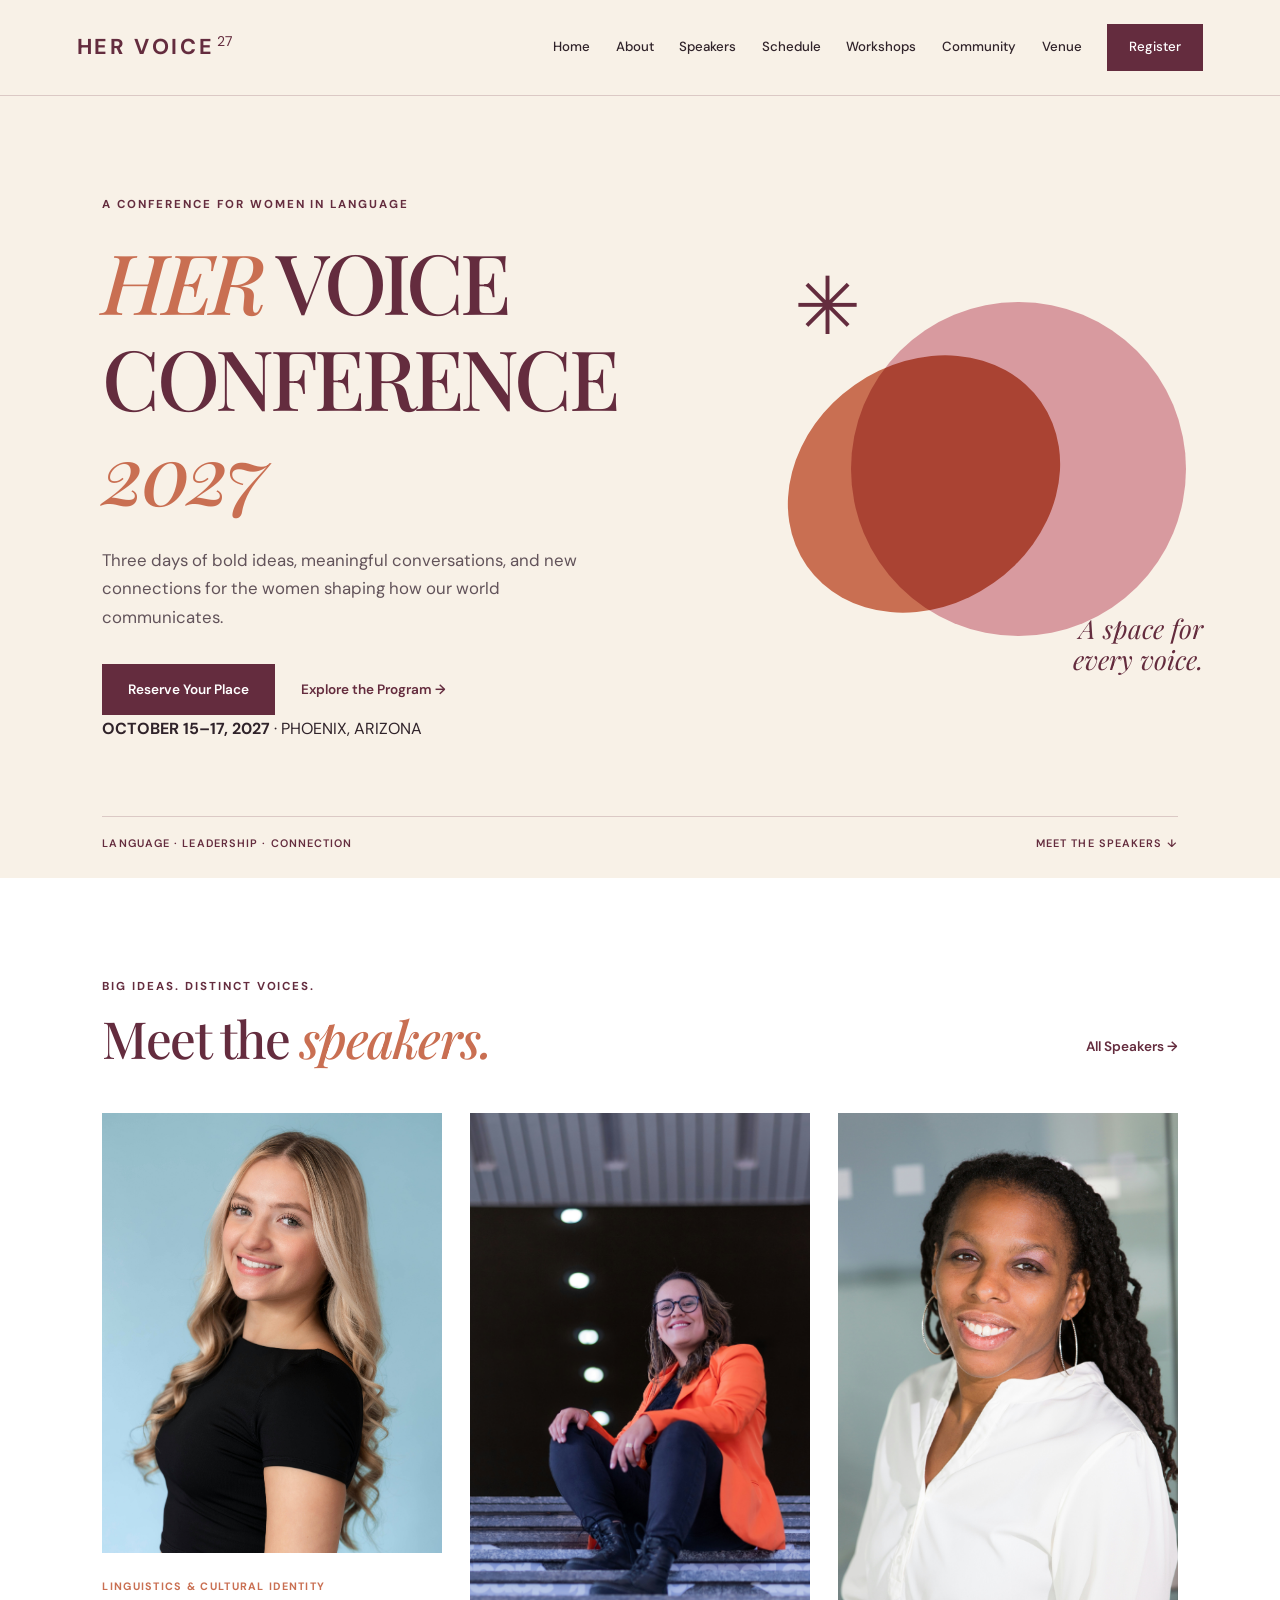
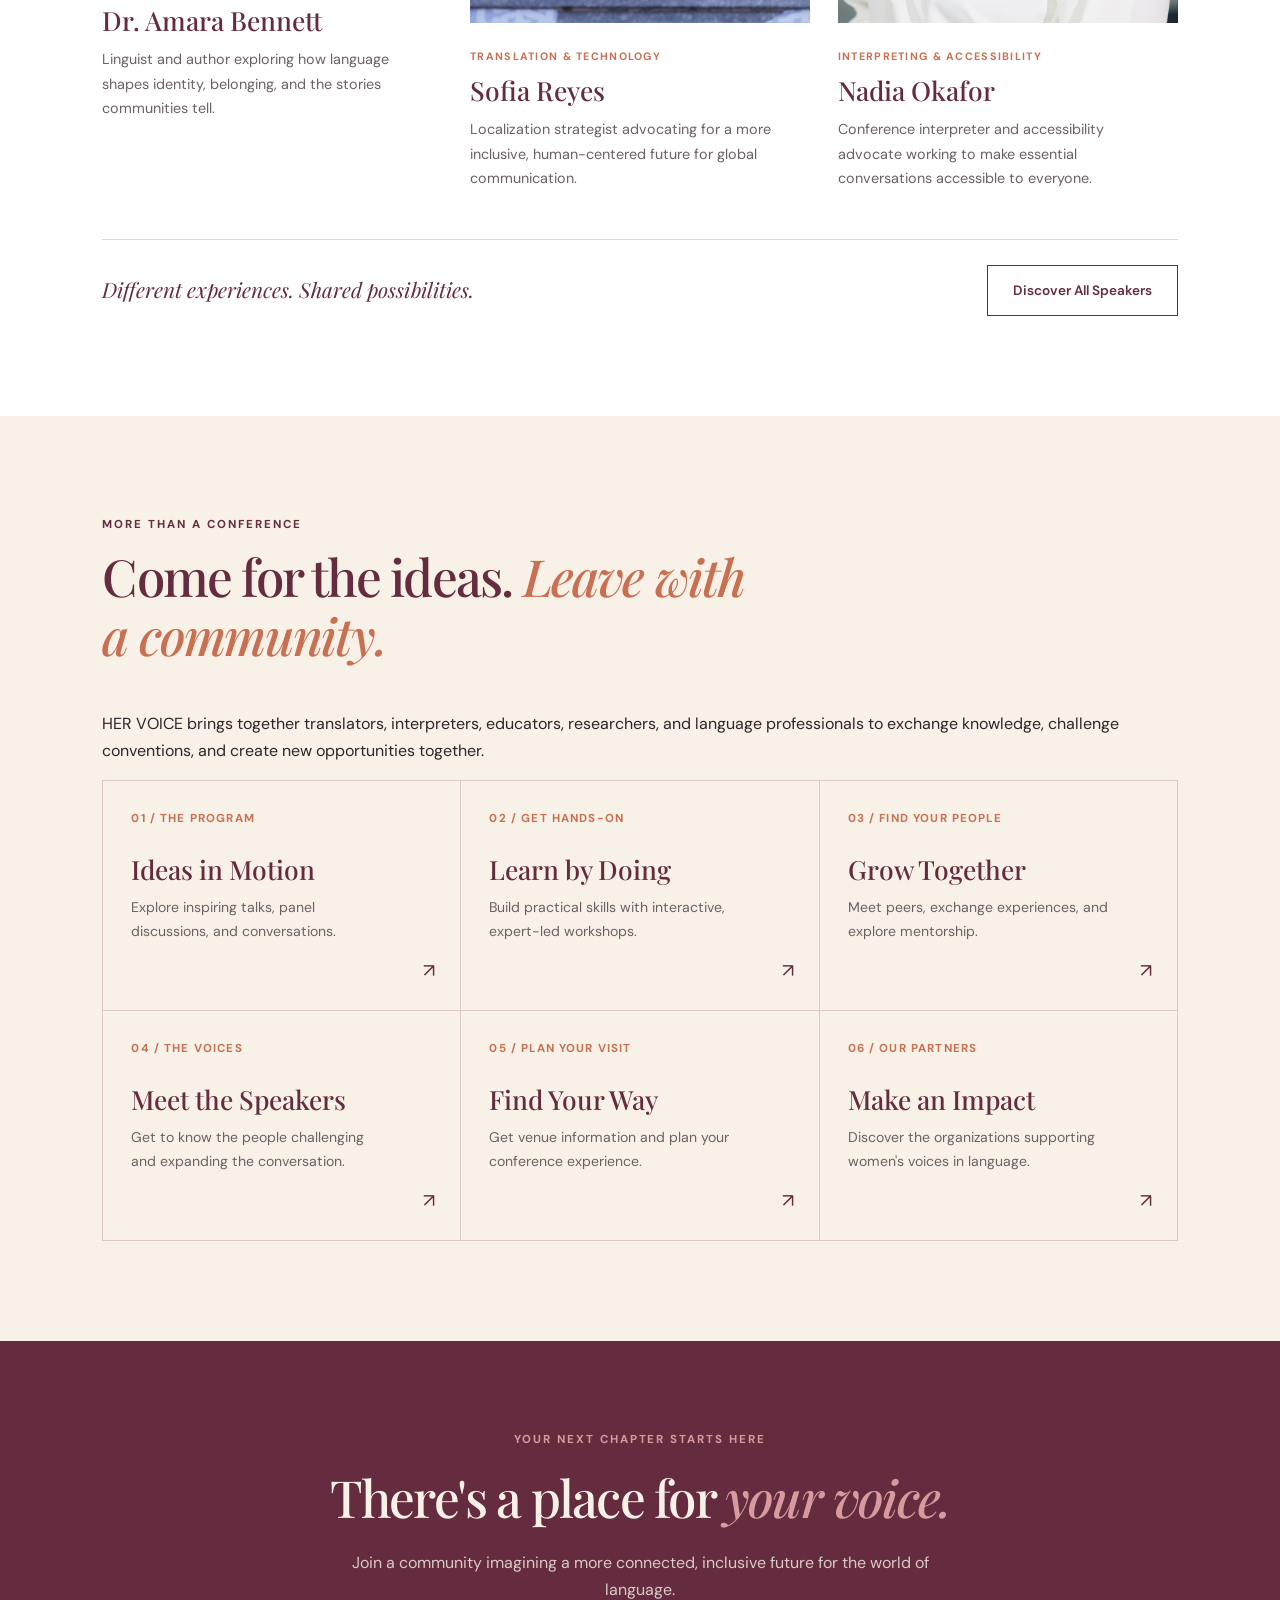
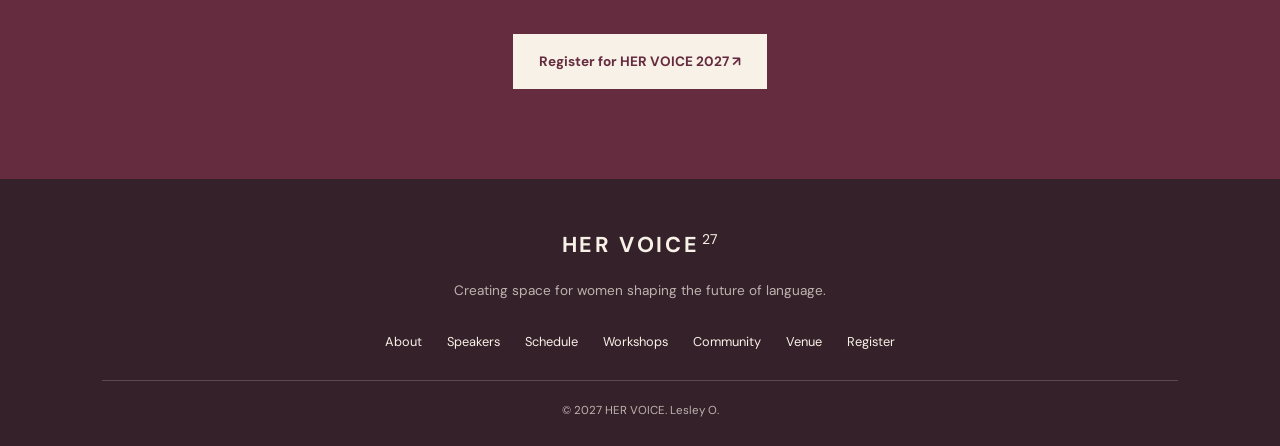
==== index.html @ 495d5220 "Initial commit" ====
<!DOCTYPE html>
<html lang="en">
<head>
  <meta charset="UTF-8">
  <meta name="viewport" content="width=device-width, initial-scale=1.0">
  <meta name="description" content="HER VOICE 2027 is a gathering for women shaping the future of language, translation, interpreting, and communication.">
  <title>HER VOICE 2027 | Women Shaping Language</title>

  <link rel="preconnect" href="https://fonts.googleapis.com">
  <link rel="preconnect" href="https://fonts.gstatic.com" crossorigin>
  <link href="https://fonts.googleapis.com/css2?family=DM+Sans:wght@400;500;600;700&family=Playfair+Display:ital,wght@0,400;0,500;0,600;0,700;1,400;1,500&display=swap" rel="stylesheet">

  <link rel="stylesheet" href="styles.css">
  <script src="script.js" defer></script>
</head>

<body>

  <a class="skip-link" href="#main-content">Skip to content</a>

  <!-- Navigation -->
  
<header class="site-header">
  <a href="index.html" class="wordmark">
    HER VOICE<span>27</span>
  </a>

  <button class="menu-toggle" aria-label="Toggle navigation" aria-expanded="false">
    ☰
  </button>

  <nav class="site-nav">
    <a href="index.html">Home</a>
    <a href="about.html">About</a>
    <a href="speakers.html">Speakers</a>
    <a href="schedule.html">Schedule</a>
    <a href="workshops.html">Workshops</a>
    <a href="community.html">Community</a>
    <a href="venue.html">Venue</a>
    <a href="register.html" class="nav-cta">Register</a>
  </nav>
</header>



  <main id="main-content">

    <!-- Hero -->
    <section class="hero" id="home">
      <div class="hero-content">
        <p class="eyebrow">A CONFERENCE FOR WOMEN IN LANGUAGE</p>

        <h1>
          <span>HER</span> VOICE CONFERENCE
          <span>2027</span>
        </h1>

        <p class="hero-description">
          Three days of bold ideas, meaningful conversations, and new connections
          for the women shaping how our world communicates.
        </p>

        <div class="hero-actions">
          <a href="register.html" class="button button-dark">
            Reserve Your Place
          </a>

          <a href="schedule.html" class="text-link">
            Explore the Program →
          </a>
        </div>

        <p class="hero-event-details">
          <strong>OCTOBER 15–17, 2027</strong>
          <span>·</span>
          <span>PHOENIX, ARIZONA</span>
        </p>
      </div>

      <div class="hero-art" aria-hidden="true">
        <div class="hero-circle"></div>
        <div class="hero-oval"></div>
        <div class="hero-star">✳</div>
        <p class="hero-art-text">A space for<br>every voice.</p>
      </div>

      <div class="hero-bottom">
        <span>LANGUAGE · LEADERSHIP · CONNECTION</span>
        <a href="#featured-speakers">MEET THE SPEAKERS ↓</a>
      </div>
    </section>


    <!-- Featured Speakers -->
    <section class="featured-speakers section-pad" id="featured-speakers">
      <div class="section-heading">
        <div>
          <p class="eyebrow">BIG IDEAS. DISTINCT VOICES.</p>
          <h2>Meet the <span>speakers.</span></h2>
        </div>

        <a href="speakers.html" class="text-link">
          All Speakers →
        </a>
      </div>

      <div class="speaker-grid">

        <article class="speaker-card">
          <a href="speakers.html#amara-bennett"
   class="speaker-image speaker-image-one"
   aria-label="Read about Dr. Amara Bennett">
  <img
    src="images/amara-bennett.jpg"
    alt="Portrait representing Dr. Amara Bennett"
    class="homepage-speaker-photo"
  >
</a>

          <p class="speaker-field">LINGUISTICS & CULTURAL IDENTITY</p>
          <h3>Dr. Amara Bennett</h3>
          <p class="speaker-bio">
            Linguist and author exploring how language shapes identity,
            belonging, and the stories communities tell.
          </p>
        </article>

        <article class="speaker-card">
          <a href="speakers.html#sofia-reyes"
   class="speaker-image speaker-image-two"
   aria-label="Read about Sofia Reyes">
  <img
    src="images/sofia-reyes.jpg"
    alt="Portrait representing Sofia Reyes"
    class="homepage-speaker-photo"
  >
</a>

          <p class="speaker-field">TRANSLATION & TECHNOLOGY</p>
          <h3>Sofia Reyes</h3>
          <p class="speaker-bio">
            Localization strategist advocating for a more inclusive,
            human-centered future for global communication.
          </p>
        </article>

        <article class="speaker-card">
         <a href="speakers.html#nadia-okafor"
   class="speaker-image speaker-image-three"
   aria-label="Read about Nadia Okafor">
  <img
    src="images/nadia-okafor.jpg"
    alt="Portrait representing Nadia Okafor"
    class="homepage-speaker-photo"
  >
</a>

          <p class="speaker-field">INTERPRETING & ACCESSIBILITY</p>
          <h3>Nadia Okafor</h3>
          <p class="speaker-bio">
            Conference interpreter and accessibility advocate working
            to make essential conversations accessible to everyone.
          </p>
        </article>

      </div>

      <div class="speaker-footer">
        <p>Different experiences. Shared possibilities.</p>
        <a href="speakers.html" class="button button-outline">
          Discover All Speakers
        </a>
      </div>
    </section>


    <!-- Conference Introduction -->
    <section class="explore-section section-pad">
      <p class="eyebrow">MORE THAN A CONFERENCE</p>

      <h2>
        Come for the ideas.
        <span>Leave with a community.</span>
      </h2>

      <p class="section-intro">
        HER VOICE brings together translators, interpreters, educators,
        researchers, and language professionals to exchange knowledge,
        challenge conventions, and create new opportunities together.
      </p>

      <div class="explore-grid">

        <a href="schedule.html" class="explore-card">
          <span class="explore-number">01 / THE PROGRAM</span>
          <h3>Ideas in Motion</h3>
          <p>Explore inspiring talks, panel discussions, and conversations.</p>
          <span class="explore-arrow">↗</span>
        </a>

        <a href="workshops.html" class="explore-card">
          <span class="explore-number">02 / GET HANDS-ON</span>
          <h3>Learn by Doing</h3>
          <p>Build practical skills with interactive, expert-led workshops.</p>
          <span class="explore-arrow">↗</span>
        </a>

        <a href="community.html" class="explore-card">
          <span class="explore-number">03 / FIND YOUR PEOPLE</span>
          <h3>Grow Together</h3>
          <p>Meet peers, exchange experiences, and explore mentorship.</p>
          <span class="explore-arrow">↗</span>
        </a>

        <a href="speakers.html" class="explore-card">
          <span class="explore-number">04 / THE VOICES</span>
          <h3>Meet the Speakers</h3>
          <p>Get to know the people challenging and expanding the conversation.</p>
          <span class="explore-arrow">↗</span>
        </a>

        <a href="venue.html" class="explore-card">
          <span class="explore-number">05 / PLAN YOUR VISIT</span>
          <h3>Find Your Way</h3>
          <p>Get venue information and plan your conference experience.</p>
          <span class="explore-arrow">↗</span>
        </a>

        <a href="sponsors.html" class="explore-card">
          <span class="explore-number">06 / OUR PARTNERS</span>
          <h3>Make an Impact</h3>
          <p>Discover the organizations supporting women's voices in language.</p>
          <span class="explore-arrow">↗</span>
        </a>

      </div>
    </section>


    <!-- Registration Banner -->
    <section class="register-banner">
      <p class="eyebrow">YOUR NEXT CHAPTER STARTS HERE</p>

      <h2>
        There's a place for
        <span>your voice.</span>
      </h2>

      <p>
        Join a community imagining a more connected, inclusive future
        for the world of language.
      </p>

      <a href="register.html" class="button button-light">
        Register for HER VOICE 2027 ↗
      </a>
    </section>

  </main>


  <!-- Footer -->
  
<footer class="site-footer">
  <a href="index.html" class="wordmark wordmark-light">
    HER VOICE<span>27</span>
  </a>

  <p>
    Creating space for women shaping the future of language.
  </p>

  <div class="footer-links">
    <a href="about.html">About</a>
    <a href="speakers.html">Speakers</a>
    <a href="schedule.html">Schedule</a>
    <a href="workshops.html">Workshops</a>
    <a href="community.html">Community</a>
    <a href="venue.html">Venue</a>
    <a href="register.html">Register</a>
  </div>

  <p class="copyright">
    © 2027 HER VOICE. Lesley O.
  </p>
</footer>


</body>
</html>
---- styles.css ----
/* ========================================
   HER VOICE CONFERENCE 2027
   Editorial, Sophisticated & Warm
======================================== */

/* 1. COLORS & GLOBAL SETTINGS */

:root {
  --wine: #642c3e;
  --rose: #d89a9f;
  --terracotta: #c96f52;
  --cream: #f8f1e7;
  --sage: #a8b5a0;
  --yellow: #fff6b3;
  --ink: #30232a;
  --white: #ffffff;
  --line: rgba(100, 44, 62, 0.2);

  --heading-font: "Playfair Display", Georgia, serif;
  --body-font: "DM Sans", Arial, sans-serif;
}

* {
  box-sizing: border-box;
}

html {
  scroll-behavior: smooth;
  scroll-padding-top: 100px;
}

body {
  margin: 0;
  background: var(--cream);
  color: var(--ink);
  font-family: var(--body-font);
  font-size: 16px;
  line-height: 1.7;
}

a {
  color: inherit;
  text-decoration: none;
}

button,
a {
  -webkit-tap-highlight-color: transparent;
}

button {
  font: inherit;
}

img {
  display: block;
  max-width: 100%;
}

h1,
h2,
h3,
p {
  margin-top: 0;
}

h1,
h2,
h3 {
  font-family: var(--heading-font);
  font-weight: 500;
  line-height: 1.15;
}

h1 {
  font-size: clamp(3rem, 6.5vw, 6.2rem);
  letter-spacing: -0.045em;
}

h2 {
  font-size: clamp(2.3rem, 4vw, 4rem);
  letter-spacing: -0.035em;
}

h3 {
  font-size: 1.65rem;
}

::selection {
  background: var(--rose);
  color: var(--wine);
}

:focus-visible {
  outline: 3px solid var(--terracotta);
  outline-offset: 4px;
}


/* 2. ACCESSIBILITY */

.skip-link {
  position: absolute;
  top: -100px;
  left: 20px;
  z-index: 1000;
  padding: 12px 18px;
  background: var(--wine);
  color: var(--white);
}

.skip-link:focus {
  top: 20px;
}


/* 3. HEADER & NAVIGATION */

.site-header {
  position: relative;
  z-index: 100;
  display: flex;
  align-items: center;
  justify-content: space-between;
  gap: 30px;
  padding: 24px 6%;
  background: var(--cream);
  border-bottom: 1px solid var(--line);
}

.wordmark {
  flex-shrink: 0;
  color: var(--wine);
  font-family: var(--body-font);
  font-size: 1.35rem;
  font-weight: 700;
  letter-spacing: 0.12em;
}

.wordmark span {
  font-weight: 400;
}

.site-nav {
  display: flex;
  align-items: center;
  gap: clamp(14px, 2vw, 30px);
}

.site-nav a {
  font-size: 0.83rem;
  font-weight: 500;
  transition: color 0.2s ease;
}

.site-nav a:hover {
  color: var(--terracotta);
}

.site-nav .nav-cta {
  padding: 11px 21px;
  background: var(--wine);
  color: var(--white);
  border: 1px solid var(--wine);
  transition: background 0.2s ease, color 0.2s ease;
}

.site-nav .nav-cta:hover {
  background: transparent;
  color: var(--wine);
}

.menu-toggle {
  display: none;
  border: 0;
  background: transparent;
  color: var(--wine);
  font-size: 1.7rem;
  cursor: pointer;
}


/* 4. HOMEPAGE HERO */

.hero {
  position: relative;
  display: flex;
  align-items: center;
  min-height: 660px;
  padding: 100px 8% 120px;
  overflow: hidden;
  background: var(--cream);
}

.hero-content {
  position: relative;
  z-index: 2;
  width: 62%;
  max-width: 790px;
}

.eyebrow {
  margin-bottom: 20px;
  color: var(--wine);
  font-size: 0.72rem;
  font-weight: 700;
  letter-spacing: 0.17em;
  line-height: 1.5;
}

.hero h1 {
  max-width: 850px;
  margin-bottom: 26px;
  color: var(--wine);
}

.hero h1 span,
.section-heading h2 span,
.explore-section h2 span,
.register-banner h2 span {
  color: var(--terracotta);
  font-style: italic;
}

.hero-description {
  max-width: 480px;
  margin-bottom: 32px;
  color: #62535a;
  font-size: 1.05rem;
}

.hero-actions {
  display: flex;
  align-items: center;
  flex-wrap: wrap;
  gap: 26px;
}

.button {
  display: inline-flex;
  align-items: center;
  justify-content: center;
  min-height: 48px;
  padding: 13px 25px;
  border: 1px solid transparent;
  font-size: 0.85rem;
  font-weight: 600;
  transition: transform 0.2s ease, background 0.2s ease;
}

.button:hover {
  transform: translateY(-2px);
}

.button-dark {
  background: var(--wine);
  color: var(--white);
}

.button-dark:hover {
  background: #49202e;
}

.text-link {
  display: inline-block;
  color: var(--wine);
  font-size: 0.85rem;
  font-weight: 600;
  transition: color 0.2s ease;
}

.text-link:hover {
  color: var(--terracotta);
}


/* 5. HERO DECORATIVE ARTWORK */

.hero-art {
  position: absolute;
  top: 50%;
  right: 6%;
  width: 36%;
  max-width: 440px;
  height: 440px;
  transform: translateY(-50%);
}

.hero-circle {
  position: absolute;
  top: 8%;
  right: 4%;
  width: 76%;
  aspect-ratio: 1;
  border-radius: 50%;
  background: var(--rose);
}

.hero-oval {
  position: absolute;
  top: 22%;
  left: 4%;
  width: 65%;
  height: 55%;
  border-radius: 50%;
  background: var(--terracotta);
  transform: rotate(-35deg);
  mix-blend-mode: multiply;
}

.hero-star {
  position: absolute;
  top: 0;
  left: 7%;
  color: var(--wine);
  font-size: 5rem;
  line-height: 1;
}

.hero-art-text {
  position: absolute;
  right: 0;
  bottom: 7%;
  margin: 0;
  color: var(--wine);
  font-family: var(--heading-font);
  font-size: 1.65rem;
  font-style: italic;
  line-height: 1.2;
  text-align: right;
}

.hero-bottom {
  position: absolute;
  right: 8%;
  bottom: 25px;
  left: 8%;
  display: flex;
  justify-content: space-between;
  gap: 20px;
  padding-top: 17px;
  border-top: 1px solid var(--line);
  color: var(--wine);
  font-size: 0.68rem;
  font-weight: 600;
  letter-spacing: 0.1em;
}

.hero-bottom a:hover {
  color: var(--terracotta);
}


/* 6. GENERAL SECTION SPACING */

.section-pad {
  padding: 100px 8%;
}

.section-heading {
  display: flex;
  align-items: flex-end;
  justify-content: space-between;
  gap: 25px;
  margin-bottom: 42px;
}

.section-heading .eyebrow {
  margin-bottom: 13px;
}

.section-heading h2 {
  margin-bottom: 0;
  color: var(--wine);
}

.section-heading > .text-link {
  flex-shrink: 0;
  margin-bottom: 10px;
}


/* 7. FEATURED SPEAKERS */

.featured-speakers {
  background: var(--white);
}

.speaker-grid {
  display: grid;
  grid-template-columns: repeat(3, minmax(0, 1fr));
  gap: 28px;
}

.speaker-card {
  min-width: 0;
}

.speaker-image {
  position: relative;
  display: flex;
  align-items: center;
  justify-content: center;
  min-height: 300px;
  margin-bottom: 24px;
  overflow: hidden;
  transition: filter 0.25s ease;
}

.speaker-image:hover {
  filter: saturate(1.15);
}

.speaker-image-one {
  background: var(--rose);
}

.speaker-image-two {
  background: var(--sage);
}

.speaker-image-three {
  background: var(--yellow);
}

.speaker-placeholder {
  color: rgba(100, 44, 62, 0.7);
  font-family: var(--heading-font);
  font-size: 6rem;
  font-style: italic;
  transition: transform 0.3s ease;
}

.speaker-image:hover .speaker-placeholder {
  transform: scale(1.08) rotate(-5deg);
}

.speaker-field {
  margin-bottom: 10px;
  color: var(--terracotta);
  font-size: 0.67rem;
  font-weight: 700;
  letter-spacing: 0.12em;
}

.speaker-card h3 {
  margin-bottom: 12px;
  color: var(--wine);
}

.speaker-bio {
  max-width: 330px;
  margin-bottom: 0;
  color: #6d6065;
  font-size: 0.9rem;
}

.speaker-footer {
  display: flex;
  align-items: center;
  justify-content: space-between;
  gap: 25px;
  margin-top: 48px;
  padding-top: 25px;
  border-top: 1px solid var(--line);
}

.speaker-footer p {
  margin: 0;
  color: var(--wine);
  font-family: var(--heading-font);
  font-size: 1.3rem;
  font-style: italic;
}

.button-outline {
  border-color: var(--wine);
  color: var(--wine);
}

.button-outline:hover {
  background: var(--wine);
  color: var(--white);
}


/* 8. EXPLORE THE OTHER PAGES */

.explore-section {
  background: var(--cream);
}

.explore-section > .eyebrow {
  margin-bottom: 14px;
}

.explore-section > h2 {
  max-width: 650px;
  margin-bottom: 45px;
  color: var(--wine);
}

.explore-grid {
  display: grid;
  grid-template-columns: repeat(3, minmax(0, 1fr));
  border-top: 1px solid var(--line);
  border-left: 1px solid var(--line);
}

.explore-card {
  position: relative;
  min-height: 230px;
  padding: 28px;
  border-right: 1px solid var(--line);
  border-bottom: 1px solid var(--line);
  transition: background 0.25s ease;
}

.explore-card:hover {
  background: rgba(216, 154, 159, 0.18);
}

.explore-number {
  display: block;
  margin-bottom: 25px;
  color: var(--terracotta);
  font-size: 0.72rem;
  font-weight: 700;
  letter-spacing: 0.1em;
}

.explore-card h3 {
  margin-bottom: 12px;
  color: var(--wine);
}

.explore-card p {
  max-width: 260px;
  margin-bottom: 20px;
  color: #6d6065;
  font-size: 0.88rem;
}

.explore-arrow {
  position: absolute;
  right: 25px;
  bottom: 22px;
  color: var(--wine);
  font-size: 1.2rem;
  transition: transform 0.2s ease;
}

.explore-card:hover .explore-arrow {
  transform: translate(3px, -3px);
}


/* 9. REGISTRATION BANNER */

.register-banner {
  padding: 90px 8%;
  background: var(--wine);
  color: var(--cream);
  text-align: center;
}

.register-banner .eyebrow {
  color: var(--rose);
}

.register-banner h2 {
  max-width: 800px;
  margin: 0 auto 22px;
  color: var(--cream);
}

.register-banner h2 span {
  color: var(--rose);
}

.register-banner > p:not(.eyebrow) {
  max-width: 580px;
  margin: 0 auto 30px;
  color: rgba(248, 241, 231, 0.8);
}

.button-light {
  background: var(--cream);
  color: var(--wine);
}

.button-light:hover {
  background: var(--yellow);
}


/* 10. FOOTER */

.site-footer {
  padding: 48px 8% 25px;
  background: #35212a;
  color: var(--cream);
  text-align: center;
}

.wordmark-light {
  display: inline-block;
  margin-bottom: 16px;
  color: var(--cream);
}

.site-footer > p {
  color: rgba(248, 241, 231, 0.7);
  font-size: 0.85rem;
}

.footer-links {
  display: flex;
  justify-content: center;
  flex-wrap: wrap;
  gap: 25px;
  margin: 28px 0;
}

.footer-links a {
  color: var(--cream);
  font-size: 0.8rem;
}

.footer-links a:hover {
  color: var(--rose);
}

.site-footer .copyright {
  margin: 0;
  padding-top: 20px;
  border-top: 1px solid rgba(248, 241, 231, 0.2);
  font-size: 0.72rem;
}


/* 11. RESPONSIVE DESIGN: TABLETS */

@media (max-width: 1050px) {
  .site-header {
    padding-right: 4%;
    padding-left: 4%;
  }

  .site-nav {
    gap: 14px;
  }

  .site-nav a {
    font-size: 0.76rem;
  }

  .hero {
    padding-right: 6%;
    padding-left: 6%;
  }

  .hero-content {
    width: 65%;
  }

  .hero-art {
    right: 3%;
    width: 32%;
    height: 350px;
  }

  .section-pad {
    padding: 80px 6%;
  }

  .speaker-image {
    min-height: 250px;
  }

  .explore-card {
    padding: 22px;
  }
}


/* 12. RESPONSIVE DESIGN: MOBILE */

@media (max-width: 760px) {
  .site-header {
    padding: 18px 6%;
  }

  .menu-toggle {
    display: block;
  }

  .site-nav {
    position: absolute;
    top: 100%;
    right: 0;
    left: 0;
    display: none;
    align-items: stretch;
    gap: 0;
    padding: 12px 6% 22px;
    background: var(--cream);
    border-bottom: 1px solid var(--line);
  }

  .site-nav.is-open {
    display: flex;
    flex-direction: column;
  }

  .site-nav a {
    padding: 12px 0;
    font-size: 0.9rem;
  }

  .site-nav .nav-cta {
    margin-top: 10px;
    padding: 12px 18px;
    text-align: center;
  }

  .hero {
    display: block;
    min-height: auto;
    padding: 75px 7% 100px;
  }

  .hero-content {
    width: 100%;
  }

  .hero h1 {
    font-size: clamp(3rem, 12vw, 5rem);
  }

  .hero-description {
    font-size: 0.98rem;
  }

  .hero-art {
    position: relative;
    top: auto;
    right: auto;
    width: min(80%, 330px);
    height: 290px;
    margin: 55px auto 0;
    transform: none;
  }

  .hero-circle {
    width: 75%;
  }

  .hero-star {
    font-size: 4rem;
  }

  .hero-art-text {
    font-size: 1.4rem;
  }

  .hero-bottom {
    right: 7%;
    bottom: 20px;
    left: 7%;
    font-size: 0.58rem;
    letter-spacing: 0.04em;
  }

  .section-pad {
    padding: 65px 7%;
  }

  .section-heading {
    align-items: flex-start;
    flex-direction: column;
    gap: 18px;
    margin-bottom: 30px;
  }

  .section-heading > .text-link {
    margin-bottom: 0;
  }

  .speaker-grid {
    grid-template-columns: 1fr;
    gap: 38px;
  }

  .speaker-image {
    min-height: 320px;
  }

  .speaker-footer {
    align-items: flex-start;
    flex-direction: column;
    gap: 20px;
    margin-top: 35px;
  }

  .explore-grid {
    grid-template-columns: 1fr;
  }

  .explore-card {
    min-height: 190px;
  }

  .register-banner {
    padding: 70px 7%;
  }

  .site-footer {
    padding: 40px 7% 22px;
  }
}


/* 13. SMALL MOBILE SCREENS */

@media (max-width: 400px) {
  .hero-actions {
    align-items: flex-start;
    flex-direction: column;
    gap: 18px;
  }

  .hero-art {
    height: 240px;
  }

  .hero-bottom {
    flex-direction: column;
    gap: 5px;
  }

  .speaker-image {
    min-height: 250px;
  }

  .footer-links {
    gap: 15px;
  }
}


/* 14. REDUCED MOTION ACCESSIBILITY */

@media (prefers-reduced-motion: reduce) {
  html {
    scroll-behavior: auto;
  }

  *,
  *::before,
  *::after {
    transition-duration: 0.01ms !important;
    animation-duration: 0.01ms !important;
  }
}
/* ========================================
   REGISTRATION PAGE
======================================== */

.page-hero {
  padding: 85px 8% 75px;
  background: var(--cream);
  border-bottom: 1px solid var(--line);
}

.page-hero .eyebrow {
  margin-bottom: 18px;
}

.page-hero h1 {
  max-width: 850px;
  margin-bottom: 22px;
  color: var(--wine);
}

.page-hero h1 em,
.registration-intro h2 em,
.registration-form-card h2 em,
.register-banner h2 em {
  color: var(--terracotta);
  font-weight: 400;
}

.page-hero > p:not(.eyebrow) {
  max-width: 590px;
  color: #62535a;
}

.registration-details {
  display: flex;
  flex-wrap: wrap;
  gap: 12px 30px;
  margin-top: 30px;
  color: var(--wine);
  font-size: 0.72rem;
  font-weight: 700;
  letter-spacing: 0.1em;
}

.registration-layout {
  display: grid;
  grid-template-columns: minmax(0, 0.9fr) minmax(0, 1.1fr);
  gap: 70px;
  align-items: start;
  padding: 85px 8%;
  background: var(--white);
}

.registration-intro h2,
.registration-form-card h2 {
  color: var(--wine);
}

.registration-intro > p:not(.eyebrow) {
  color: #62535a;
}

.registration-benefits {
  display: grid;
  gap: 25px;
  margin-top: 40px;
}

.benefit {
  display: flex;
  align-items: flex-start;
  gap: 16px;
}

.benefit-symbol {
  display: flex;
  flex-shrink: 0;
  align-items: center;
  justify-content: center;
  width: 38px;
  height: 38px;
  border-radius: 50%;
  background: var(--rose);
  color: var(--wine);
  font-size: 1.1rem;
}

.benefit h3 {
  margin-bottom: 6px;
  font-family: var(--body-font);
  font-size: 1rem;
  font-weight: 700;
}

.benefit p {
  margin-bottom: 0;
  color: #6d6065;
  font-size: 0.9rem;
}

.registration-note {
  margin-top: 40px;
  padding: 22px;
  border-left: 3px solid var(--terracotta);
  background: var(--cream);
}

.registration-note p {
  margin: 0;
  color: #62535a;
  font-size: 0.88rem;
}

.registration-note a {
  color: var(--wine);
  font-weight: 700;
  text-decoration: underline;
  text-underline-offset: 3px;
}

.registration-form-card {
  padding: 38px;
  border: 1px solid var(--line);
  background: var(--cream);
}

.registration-form-card h2 {
  margin-bottom: 12px;
  font-size: clamp(2rem, 3vw, 2.8rem);
}

.form-description {
  margin-bottom: 30px;
  color: #6d6065;
  font-size: 0.9rem;
}

.registration-form {
  display: grid;
  gap: 22px;
}

.form-row {
  display: grid;
  grid-template-columns: repeat(2, minmax(0, 1fr));
  gap: 16px;
}

.form-field {
  display: grid;
  gap: 8px;
}

.form-field label,
.ticket-options legend {
  color: var(--wine);
  font-size: 0.82rem;
  font-weight: 700;
}

.form-field input,
.form-field select {
  width: 100%;
  min-height: 48px;
  padding: 12px 14px;
  border: 1px solid rgba(100, 44, 62, 0.3);
  border-radius: 0;
  background: var(--white);
  color: var(--ink);
  font: inherit;
  font-size: 0.88rem;
}

.form-field input::placeholder {
  color: #9b8c91;
}

.form-field input:focus,
.form-field select:focus {
  outline: 2px solid var(--terracotta);
  outline-offset: 2px;
}

.ticket-options {
  display: grid;
  gap: 12px;
  min-width: 0;
  margin: 0;
  padding: 0;
  border: 0;
}

.ticket-options legend {
  margin-bottom: 14px;
}

.ticket-option {
  display: flex;
  align-items: center;
  gap: 12px;
  padding: 16px 14px;
  border: 1px solid var(--line);
  background: var(--white);
  cursor: pointer;
  transition: border-color 0.2s ease, background 0.2s ease;
}

.ticket-option:has(input:checked) {
  border-color: var(--wine);
  background: #f6e8e6;
}

.ticket-option > input {
  flex-shrink: 0;
  accent-color: var(--wine);
}

.ticket-copy {
  display: grid;
  flex: 1;
  gap: 4px;
}

.ticket-copy strong {
  color: var(--wine);
  font-size: 0.86rem;
}

.ticket-copy small {
  color: #6d6065;
  font-size: 0.75rem;
  line-height: 1.5;
}

.ticket-price {
  color: var(--wine);
  font-family: var(--heading-font);
  font-size: 1.25rem;
  white-space: nowrap;
}

.consent-option {
  display: flex;
  align-items: flex-start;
  gap: 10px;
  color: #62535a;
  font-size: 0.8rem;
  line-height: 1.6;
}

.consent-option input {
  flex-shrink: 0;
  margin-top: 5px;
  accent-color: var(--wine);
}

.form-submit {
  width: 100%;
  border: 0;
  cursor: pointer;
  font: inherit;
}

.form-disclaimer {
  margin: -8px 0 0;
  color: #756970;
  font-size: 0.72rem;
  line-height: 1.6;
  text-align: center;
}

@media (max-width: 900px) {
  .registration-layout {
    grid-template-columns: 1fr;
    gap: 45px;
    padding: 65px 7%;
  }

  .registration-intro {
    max-width: 650px;
  }

  .registration-form-card {
    width: 100%;
  }
}

@media (max-width: 600px) {
  .page-hero {
    padding: 65px 7% 55px;
  }

  .registration-details {
    flex-direction: column;
    gap: 8px;
  }

  .registration-form-card {
    padding: 25px 18px;
  }

  .form-row {
    grid-template-columns: 1fr;
  }

  .ticket-option {
    gap: 9px;
    padding: 13px 10px;
  }

  .ticket-price {
    font-size: 1.05rem;
  }
}

/* ========================================
   SPEAKERS PAGE
======================================== */

.speakers-hero {
  padding: 90px 8% 55px;
  background: var(--cream);
}

.speakers-hero h1 {
  max-width: 850px;
  margin-bottom: 25px;
  color: var(--wine);
}

.speakers-hero h1 em {
  color: var(--terracotta);
  font-weight: 400;
}

.speakers-hero > p:not(.eyebrow) {
  max-width: 600px;
  margin-bottom: 30px;
  color: #62535a;
}

.speakers-hero-note {
  display: flex;
  flex-wrap: wrap;
  gap: 12px;
  margin-top: 65px;
  padding-top: 18px;
  border-top: 1px solid var(--line);
  color: var(--wine);
  font-size: 0.68rem;
  font-weight: 700;
  letter-spacing: 0.1em;
}

.speaker-feature {
  display: grid;
  grid-template-columns: minmax(0, 0.9fr) minmax(0, 1.1fr);
  gap: 8%;
  align-items: center;
  padding: 80px 8%;
  background: var(--white);
}

.speaker-feature-reverse {
  background: var(--cream);
}

.speaker-feature-reverse .speaker-feature-art {
  order: 2;
}

.speaker-feature-reverse .speaker-feature-copy {
  order: 1;
}

.speaker-feature-art {
  position: relative;
  display: flex;
  align-items: center;
  justify-content: center;
  min-height: 460px;
  overflow: hidden;
}

.art-cream-rose {
  background: var(--rose);
}

.art-sage {
  background: var(--sage);
}

.art-terracotta {
  background: #d58b70;
}

.portrait-initials {
  position: relative;
  z-index: 1;
  color: var(--wine);
  font-family: var(--heading-font);
  font-size: clamp(7rem, 12vw, 11rem);
  font-style: italic;
  line-height: 1;
}

.portrait-decoration {
  position: absolute;
  top: 25px;
  right: 30px;
  color: var(--wine);
  font-size: 4rem;
}

.portrait-caption {
  position: absolute;
  bottom: 25px;
  left: 25px;
  color: var(--wine);
  font-size: 0.66rem;
  font-weight: 700;
  letter-spacing: 0.13em;
}

.speaker-feature-copy .eyebrow {
  margin-bottom: 15px;
}

.speaker-feature-copy h2 {
  margin-bottom: 12px;
  color: var(--wine);
}

.speaker-feature-copy h2 em {
  color: var(--terracotta);
  font-weight: 400;
}

.speaker-role {
  margin-bottom: 25px;
  color: var(--terracotta);
  font-size: 0.85rem;
  font-weight: 700;
}

.speaker-feature-copy > p:not(.eyebrow):not(.speaker-role) {
  color: #62535a;
  font-size: 0.94rem;
}

.speaker-topic {
  margin: 30px 0;
  padding: 20px 0;
  border-top: 1px solid var(--line);
  border-bottom: 1px solid var(--line);
}

.topic-label {
  display: block;
  margin-bottom: 10px;
  color: var(--terracotta);
  font-size: 0.66rem;
  font-weight: 700;
  letter-spacing: 0.12em;
}

.speaker-topic h3 {
  margin: 0;
  color: var(--wine);
  font-size: 1.35rem;
}

.additional-speakers {
  background: var(--white);
}

.additional-speakers .section-heading h2 em {
  color: var(--terracotta);
  font-weight: 400;
}

.additional-speaker-grid {
  display: grid;
  grid-template-columns: repeat(3, minmax(0, 1fr));
  gap: 28px;
}

.additional-speaker-card {
  min-width: 0;
}

.mini-speaker-art {
  display: flex;
  align-items: center;
  justify-content: center;
  min-height: 230px;
  margin-bottom: 22px;
}

.mini-speaker-art span {
  color: var(--wine);
  font-family: var(--heading-font);
  font-size: 5rem;
  font-style: italic;
}

.mini-art-yellow {
  background: var(--yellow);
}

.mini-art-rose {
  background: var(--rose);
}

.mini-art-sage {
  background: var(--sage);
}

.additional-speaker-card h3 {
  margin-bottom: 12px;
  color: var(--wine);
}

.additional-speaker-card > p:not(.speaker-field) {
  color: #6d6065;
  font-size: 0.88rem;
}

.speaker-disclaimer {
  margin: 35px 0 0;
  color: #756970;
  font-size: 0.75rem;
  font-style: italic;
}

@media (max-width: 800px) {
  .speakers-hero {
    padding: 65px 7% 45px;
  }

  .speaker-feature {
    grid-template-columns: 1fr;
    gap: 35px;
    padding: 60px 7%;
  }

  .speaker-feature-reverse .speaker-feature-art,
  .speaker-feature-reverse .speaker-feature-copy {
    order: initial;
  }

  .speaker-feature-art {
    min-height: 350px;
  }

  .additional-speaker-grid {
    grid-template-columns: repeat(2, minmax(0, 1fr));
  }
}

@media (max-width: 520px) {
  .speaker-feature-art {
    min-height: 280px;
  }

  .additional-speaker-grid {
    grid-template-columns: 1fr;
    gap: 35px;
  }

  .mini-speaker-art {
    min-height: 260px;
  }

  .speakers-hero-note {
    gap: 8px;
    font-size: 0.6rem;
  }
}

/* ========================================
   CONFERENCE SCHEDULE PAGE
======================================== */

.schedule-hero {
  padding: 85px 8% 75px;
  background: var(--cream);
  border-bottom: 1px solid var(--line);
}

.schedule-hero h1 {
  max-width: 850px;
  margin-bottom: 22px;
  color: var(--wine);
}

.schedule-hero h1 em {
  color: var(--terracotta);
  font-weight: 400;
}

.schedule-hero > p:not(.eyebrow) {
  max-width: 580px;
  margin-bottom: 25px;
  color: #62535a;
}

.schedule-meta {
  display: flex;
  flex-wrap: wrap;
  gap: 12px 28px;
  margin-bottom: 30px;
  color: var(--wine);
  font-size: 0.72rem;
  font-weight: 700;
  letter-spacing: 0.1em;
}

.program-intro {
  display: grid;
  grid-template-columns: 1fr 0.8fr;
  align-items: end;
  gap: 45px;
  padding: 65px 8%;
  background: var(--white);
}

.program-intro h2 {
  margin-bottom: 0;
  color: var(--wine);
}

.program-intro h2 em {
  color: var(--terracotta);
  font-weight: 400;
}

.program-intro > p {
  margin-bottom: 5px;
  color: #62535a;
  font-size: 0.95rem;
}

.schedule-section {
  padding: 30px 8% 80px;
  background: var(--white);
}

.schedule-day-heading {
  display: flex;
  align-items: flex-start;
  gap: 25px;
  margin-top: 55px;
  margin-bottom: 30px;
  padding-bottom: 25px;
  border-bottom: 1px solid var(--line);
}

.day-number {
  color: var(--rose);
  font-family: var(--heading-font);
  font-size: 4.5rem;
  line-height: 1;
}

.schedule-day-heading .eyebrow {
  margin-bottom: 10px;
}

.schedule-day-heading h2 {
  margin-bottom: 10px;
  color: var(--wine);
}

.schedule-day-heading h2 em {
  color: var(--terracotta);
  font-weight: 400;
}

.schedule-day-heading > div > p:last-child {
  margin-bottom: 0;
  color: #6d6065;
  font-size: 0.9rem;
}

.schedule-list {
  border-top: 1px solid var(--line);
}

.schedule-item {
  display: grid;
  grid-template-columns: 100px minmax(0, 1fr) 75px;
  gap: 25px;
  align-items: start;
  padding: 27px 22px;
  border-bottom: 1px solid var(--line);
  transition: background 0.2s ease;
}

.schedule-item:hover {
  background: var(--cream);
}

.schedule-item-featured {
  background: #f8efec;
  border-left: 3px solid var(--terracotta);
}

.schedule-item-featured:hover {
  background: #f2e3df;
}

.schedule-item time {
  padding-top: 4px;
  color: var(--wine);
  font-size: 0.84rem;
  font-weight: 700;
  white-space: nowrap;
}

.session-type {
  display: inline-block;
  margin-bottom: 8px;
  color: var(--terracotta);
  font-size: 0.65rem;
  font-weight: 700;
  letter-spacing: 0.12em;
}

.schedule-item-content h3 {
  margin-bottom: 9px;
  color: var(--wine);
  font-size: 1.4rem;
}

.schedule-item-content > p {
  max-width: 620px;
  margin-bottom: 12px;
  color: #6d6065;
  font-size: 0.88rem;
}

.schedule-item-content .text-link {
  font-size: 0.8rem;
}

.session-duration {
  padding-top: 5px;
  color: #817078;
  font-size: 0.65rem;
  font-weight: 700;
  letter-spacing: 0.08em;
  text-align: right;
  white-space: nowrap;
}

.schedule-note {
  display: flex;
  align-items: flex-start;
  gap: 22px;
  padding: 45px 8%;
  background: var(--sage);
}

.note-star {
  color: var(--wine);
  font-size: 2.5rem;
  line-height: 1;
}

.schedule-note h2 {
  margin-bottom: 10px;
  color: var(--wine);
  font-size: 1.8rem;
}

.schedule-note p {
  max-width: 650px;
  margin-bottom: 0;
  color: #403a36;
  font-size: 0.88rem;
}

@media (max-width: 800px) {
  .schedule-hero {
    padding: 65px 7% 55px;
  }

  .program-intro {
    grid-template-columns: 1fr;
    gap: 20px;
    padding: 50px 7%;
  }

  .schedule-section {
    padding: 20px 7% 60px;
  }

  .schedule-item {
    grid-template-columns: 75px minmax(0, 1fr);
    gap: 16px;
    padding: 23px 12px;
  }

  .session-duration {
    grid-column: 2;
    text-align: left;
  }

  .schedule-note {
    padding: 35px 7%;
  }
}

@media (max-width: 500px) {
  .schedule-meta {
    flex-direction: column;
    gap: 8px;
  }

  .schedule-day-heading {
    gap: 15px;
  }

  .day-number {
    font-size: 3rem;
  }

  .schedule-item {
    grid-template-columns: 1fr;
    gap: 8px;
  }

  .session-duration {
    grid-column: 1;
  }

  .schedule-item-content h3 {
    font-size: 1.25rem;
  }
}


/* ========================================
   WORKSHOPS PAGE
======================================== */

.workshops-hero {
  background: var(--cream);
  padding: 90px 8%;
  display: grid;
  grid-template-columns: 1.1fr 0.9fr;
  align-items: center;
  gap: 70px;
  overflow: hidden;
}

.workshops-hero-copy {
  max-width: 610px;
}

.workshops-hero h1,
.workshop-intro h2,
.section-heading h2,
.workshop-note-section h2,
.workshop-cta h2 {
  font-family: "Playfair Display", serif;
  font-weight: 500;
  letter-spacing: -1.5px;
}

.workshops-hero h1 {
  font-size: clamp(3.5rem, 6.5vw, 6.2rem);
  line-height: 1.02;
  color: var(--wine);
  margin: 22px 0;
}

.workshops-hero h1 em,
.workshop-intro h2 em,
.section-heading h2 em,
.workshop-note-section h2 em,
.workshop-cta h2 em {
  font-weight: 400;
  color: var(--terracotta);
}

.workshops-hero-description {
  max-width: 500px;
  color: var(--ink);
  font-size: 1.05rem;
  line-height: 1.85;
  margin-bottom: 30px;
}

.workshops-hero-art {
  position: relative;
  min-height: 440px;
  display: flex;
  align-items: center;
  justify-content: center;
}

.workshop-art-circle {
  position: absolute;
  width: 360px;
  height: 360px;
  border-radius: 50%;
  background: var(--rose);
  right: 4%;
  top: 4%;
}

.workshop-art-card {
  position: relative;
  z-index: 1;
  width: 290px;
  min-height: 350px;
  padding: 32px;
  background: var(--wine);
  color: var(--cream);
  transform: rotate(-5deg);
  box-shadow: 15px 18px 0 rgba(48, 35, 42, 0.09);
  display: flex;
  flex-direction: column;
  justify-content: space-between;
}

.workshop-art-small {
  font-size: 0.68rem;
  letter-spacing: 2px;
}

.workshop-art-large {
  font-family: "Playfair Display", serif;
  font-size: 2.65rem;
  line-height: 1.12;
}

.workshop-art-star {
  font-size: 2.6rem;
  align-self: flex-end;
  color: var(--rose);
}

.workshop-art-caption {
  position: absolute;
  bottom: 4px;
  right: 0;
  color: var(--wine);
  font-family: "Playfair Display", serif;
  font-style: italic;
  font-size: 1.1rem;
}

.workshop-intro {
  padding: 95px 8%;
  text-align: center;
  max-width: 1000px;
  margin: 0 auto;
}

.workshop-intro h2 {
  color: var(--wine);
  font-size: clamp(2.5rem, 4.5vw, 4rem);
  line-height: 1.12;
  margin: 20px 0;
}

.workshop-intro > p:not(.eyebrow) {
  max-width: 670px;
  margin: 0 auto;
  color: var(--ink);
  line-height: 1.9;
}

.workshop-facts {
  display: grid;
  grid-template-columns: repeat(3, 1fr);
  gap: 25px;
  margin-top: 55px;
  padding-top: 35px;
  border-top: 1px solid var(--line);
}

.workshop-facts div {
  display: flex;
  flex-direction: column;
  gap: 8px;
}

.workshop-facts strong {
  font-family: "Playfair Display", serif;
  font-size: 2.5rem;
  font-weight: 500;
  color: var(--terracotta);
}

.workshop-facts span {
  color: var(--ink);
  font-size: 0.88rem;
}

.workshop-list-section {
  padding: 90px 8%;
  background: #fffaf4;
}

.section-heading {
  display: flex;
  align-items: flex-end;
  justify-content: space-between;
  gap: 40px;
  margin-bottom: 45px;
}

.section-heading h2 {
  font-size: clamp(2.6rem, 4vw, 4rem);
  color: var(--wine);
  margin-top: 14px;
}

.section-heading > p {
  max-width: 360px;
  color: var(--ink);
  line-height: 1.8;
  margin-bottom: 8px;
}

.workshop-grid {
  display: grid;
  grid-template-columns: repeat(2, minmax(0, 1fr));
  gap: 30px;
}

.workshop-card {
  background: #fff;
  border: 1px solid rgba(100, 44, 62, 0.12);
  display: flex;
  flex-direction: column;
  transition: transform 0.25s ease, box-shadow 0.25s ease;
}

.workshop-card:hover {
  transform: translateY(-5px);
  box-shadow: 0 16px 35px rgba(48, 35, 42, 0.08);
}

.workshop-card-art {
  min-height: 220px;
  padding: 24px 28px;
  position: relative;
  display: flex;
  flex-direction: column;
  justify-content: space-between;
  overflow: hidden;
}

.workshop-art-rose {
  background: var(--rose);
  color: var(--wine);
}

.workshop-art-sage {
  background: var(--green);
  color: var(--ink);
}

.workshop-art-yellow {
  background: var(--yellow, #fff6b3);
  color: var(--wine);
}

.workshop-art-lilac {
  background: #ded5e5;
  color: var(--wine);
}

.workshop-art-terracotta {
  background: var(--terracotta);
  color: #fffaf4;
}

.workshop-art-cream {
  background: #eee3d2;
  color: var(--wine);
}

.workshop-card-number {
  font-size: 0.78rem;
  letter-spacing: 1.5px;
  font-weight: 700;
}

.workshop-card-symbol {
  position: absolute;
  font-family: "Playfair Display", serif;
  font-size: 7rem;
  line-height: 1;
  top: 34px;
  right: 38px;
  opacity: 0.75;
}

.workshop-card-art-label {
  font-size: 0.7rem;
  letter-spacing: 2px;
  font-weight: 700;
}

.workshop-card-content {
  padding: 30px;
  display: flex;
  flex-direction: column;
  flex: 1;
  align-items: flex-start;
}

.workshop-tags {
  display: flex;
  flex-wrap: wrap;
  gap: 8px;
  margin-bottom: 18px;
}

.workshop-tags span {
  border: 1px solid var(--line);
  border-radius: 30px;
  padding: 6px 10px;
  color: var(--wine);
  font-size: 0.65rem;
  font-weight: 700;
  letter-spacing: 0.7px;
}

.workshop-card h3 {
  color: var(--wine);
  font-family: "Playfair Display", serif;
  font-weight: 500;
  font-size: 1.85rem;
  line-height: 1.2;
  margin-bottom: 14px;
}

.workshop-card-content > p {
  color: var(--ink);
  font-size: 0.94rem;
  line-height: 1.85;
  margin-bottom: 25px;
}

.workshop-facilitator {
  width: 100%;
  display: flex;
  align-items: center;
  gap: 13px;
  padding: 18px 0;
  margin-top: auto;
  border-top: 1px solid var(--line);
}

.facilitator-avatar {
  width: 44px;
  height: 44px;
  flex-shrink: 0;
  border-radius: 50%;
  background: var(--rose);
  color: var(--wine);
  display: flex;
  align-items: center;
  justify-content: center;
  font-size: 0.8rem;
  font-weight: 700;
}

.avatar-terracotta {
  background: var(--terracotta);
  color: white;
}

.avatar-wine {
  background: var(--wine);
  color: white;
}

.avatar-sage {
  background: var(--green);
  color: var(--ink);
}

.avatar-yellow {
  background: var(--yellow, #fff6b3);
  color: var(--wine);
}

.avatar-rose {
  background: var(--rose);
  color: var(--wine);
}

.workshop-facilitator div:last-child {
  display: flex;
  flex-direction: column;
  gap: 4px;
}

.workshop-facilitator strong {
  font-size: 0.86rem;
  color: var(--wine);
}

.workshop-facilitator span {
  color: #74666b;
  font-size: 0.78rem;
  line-height: 1.5;
}

.workshop-card .text-link {
  display: inline-flex;
  gap: 12px;
  align-items: center;
  text-decoration: none;
  color: var(--wine);
  font-size: 0.9rem;
  font-weight: 700;
  margin-top: 12px;
  padding-bottom: 4px;
  border-bottom: 1px solid var(--rose);
}

.workshop-card .text-link span {
  transition: transform 0.2s ease;
}

.workshop-card .text-link:hover span {
  transform: translate(3px, -3px);
}

.workshop-note-section {
  padding: 85px 12%;
  display: grid;
  grid-template-columns: 100px 1fr;
  align-items: start;
  gap: 35px;
  background: var(--cream);
}

.workshop-note-mark {
  font-size: 4.5rem;
  line-height: 1;
  color: var(--terracotta);
}

.workshop-note-section h2 {
  font-size: clamp(2.3rem, 4vw, 3.5rem);
  color: var(--wine);
  margin: 14px 0;
}

.workshop-note-section > div:last-child > p:last-child {
  max-width: 720px;
  color: var(--ink);
  line-height: 1.9;
}

.workshop-cta {
  text-align: center;
  background: var(--wine);
  color: var(--cream);
  padding: 90px 8%;
}

.workshop-cta .eyebrow {
  color: var(--rose);
}

.workshop-cta h2 {
  font-size: clamp(3rem, 5vw, 4.8rem);
  line-height: 1.08;
  margin: 20px 0;
  color: var(--cream);
}

.workshop-cta h2 em {
  color: var(--rose);
}

.workshop-cta > p:not(.eyebrow) {
  max-width: 520px;
  margin: 0 auto 28px;
  line-height: 1.8;
  color: var(--cream);
}

.button-light {
  display: inline-block;
  background: var(--cream);
  color: var(--wine);
  text-decoration: none;
  padding: 15px 25px;
  font-weight: 700;
  transition: background 0.2s ease, transform 0.2s ease;
}

.button-light:hover {
  background: var(--rose);
  transform: translateY(-2px);
}

/* WORKSHOPS RESPONSIVE STYLES */

@media (max-width: 900px) {
  .workshops-hero {
    grid-template-columns: 1fr;
    gap: 25px;
    padding: 70px 7%;
  }

  .workshops-hero-art {
    min-height: 390px;
  }

  .workshop-art-circle {
    right: 15%;
  }

  .workshop-art-caption {
    right: 8%;
  }

  .workshop-list-section {
    padding: 70px 6%;
  }

  .section-heading {
    align-items: flex-start;
    flex-direction: column;
    gap: 10px;
  }

  .workshop-grid {
    gap: 20px;
  }

  .workshop-card-content {
    padding: 24px;
  }

  .workshop-note-section {
    padding: 70px 8%;
  }
}

@media (max-width: 600px) {
  .workshops-hero {
    padding: 55px 6%;
  }

  .workshops-hero h1 {
    font-size: 3.5rem;
  }

  .workshops-hero-art {
    min-height: 330px;
  }

  .workshop-art-circle {
    width: 270px;
    height: 270px;
    right: 8%;
  }

  .workshop-art-card {
    width: 245px;
    min-height: 290px;
    padding: 25px;
  }

  .workshop-art-large {
    font-size: 2.2rem;
  }

  .workshop-art-caption {
    right: 0;
    bottom: -3px;
    font-size: 0.95rem;
  }

  .workshop-intro {
    padding: 65px 7%;
  }

  .workshop-intro h2 {
    font-size: 2.5rem;
  }

  .workshop-facts {
    gap: 12px;
    margin-top: 38px;
  }

  .workshop-facts strong {
    font-size: 2rem;
  }

  .workshop-facts span {
    font-size: 0.76rem;
    line-height: 1.5;
  }

  .workshop-list-section {
    padding: 60px 6%;
  }

  .workshop-grid {
    grid-template-columns: 1fr;
  }

  .workshop-card-art {
    min-height: 190px;
  }

  .workshop-card-content {
    padding: 25px;
  }

  .workshop-note-section {
    grid-template-columns: 1fr;
    gap: 15px;
    padding: 60px 7%;
  }

  .workshop-note-mark {
    font-size: 3.5rem;
  }

  .workshop-cta {
    padding: 70px 7%;
  }
}

/* ========================================
   COMMUNITY PAGE
======================================== */

.community-hero {
  background: var(--cream);
  padding: 85px 8%;
  display: grid;
  grid-template-columns: 1fr 1fr;
  align-items: center;
  gap: 55px;
  overflow: hidden;
}

.community-hero-copy {
  max-width: 590px;
}

.community-hero h1,
.community-intro h2,
.community-section-heading h2,
.community-values h2,
.community-cta h2 {
  font-family: "Playfair Display", serif;
  font-weight: 500;
  letter-spacing: -1.5px;
}

.community-hero h1 {
  color: var(--wine);
  font-size: clamp(3.5rem, 6vw, 6rem);
  line-height: 1.02;
  margin: 22px 0;
}

.community-hero h1 em,
.community-intro h2 em,
.community-section-heading h2 em,
.community-values h2 em,
.community-cta h2 em {
  color: var(--terracotta);
  font-weight: 400;
}

.community-hero-copy > p:not(.eyebrow) {
  color: var(--ink);
  font-size: 1.02rem;
  line-height: 1.9;
  max-width: 510px;
  margin-bottom: 28px;
}

.community-hero-art {
  position: relative;
  min-height: 450px;
  display: flex;
  align-items: center;
  justify-content: center;
}

.community-orbit {
  position: absolute;
  border: 1px solid rgba(100, 44, 62, 0.28);
  border-radius: 50%;
  width: 370px;
  height: 370px;
}

.orbit-one {
  transform: rotate(-25deg) scaleX(0.7);
}

.orbit-two {
  transform: rotate(40deg) scaleX(0.7);
}

.community-center {
  width: 185px;
  height: 185px;
  border-radius: 50%;
  background: var(--wine);
  color: var(--cream);
  display: flex;
  flex-direction: column;
  align-items: center;
  justify-content: center;
  position: relative;
  z-index: 2;
  box-shadow: 0 10px 35px rgba(48, 35, 42, 0.12);
}

.community-center span {
  font-size: 0.65rem;
  letter-spacing: 2px;
}

.community-center strong {
  font-family: "Playfair Display", serif;
  font-weight: 400;
  font-style: italic;
  font-size: 2rem;
  color: var(--rose);
  margin: 5px 0;
}

.community-person {
  width: 65px;
  height: 65px;
  position: absolute;
  z-index: 3;
  border-radius: 50%;
  display: flex;
  align-items: center;
  justify-content: center;
  font-family: "Playfair Display", serif;
  font-size: 1.5rem;
  border: 5px solid var(--cream);
}

.person-one {
  top: 40px;
  left: 23%;
  background: var(--rose);
  color: var(--wine);
}

.person-two {
  top: 80px;
  right: 12%;
  background: var(--green);
  color: var(--ink);
}

.person-three {
  bottom: 75px;
  left: 14%;
  background: var(--terracotta);
  color: white;
}

.person-four {
  bottom: 45px;
  right: 23%;
  background: var(--yellow, #fff6b3);
  color: var(--wine);
}

.community-spark {
  position: absolute;
  font-size: 2.3rem;
  color: var(--terracotta);
}

.community-spark-one {
  top: 40px;
  right: 25%;
}

.community-spark-two {
  bottom: 85px;
  left: 30%;
}

.community-art-caption {
  position: absolute;
  bottom: 0;
  right: 0;
  color: var(--wine);
  font-family: "Playfair Display", serif;
  font-style: italic;
  font-size: 1rem;
}

.community-intro {
  max-width: 950px;
  margin: 0 auto;
  padding: 95px 7%;
  text-align: center;
}

.community-intro h2 {
  color: var(--wine);
  font-size: clamp(2.6rem, 4.5vw, 4rem);
  line-height: 1.15;
  margin: 18px 0;
}

.community-intro > p:not(.eyebrow) {
  max-width: 700px;
  margin: 0 auto;
  color: var(--ink);
  line-height: 1.9;
}

.community-experiences {
  background: #fffaf4;
  padding: 85px 8%;
}

.community-section-heading {
  margin-bottom: 45px;
}

.community-section-heading h2 {
  color: var(--wine);
  font-size: clamp(2.6rem, 4.5vw, 4rem);
  margin-top: 15px;
}

.community-experience-grid {
  display: grid;
  grid-template-columns: repeat(2, minmax(0, 1fr));
  gap: 32px;
}

.community-experience {
  background: white;
  border: 1px solid rgba(100, 44, 62, 0.12);
  min-width: 0;
}

.community-experience-art {
  min-height: 255px;
  position: relative;
  padding: 25px 28px;
  display: flex;
  flex-direction: column;
  justify-content: space-between;
  overflow: hidden;
}

.experience-mentorship {
  background: var(--rose);
  color: var(--wine);
}

.experience-roundtables {
  background: var(--green);
  color: var(--ink);
}

.experience-reception {
  background: var(--wine);
  color: var(--cream);
}

.experience-number {
  font-size: 0.72rem;
  letter-spacing: 1.6px;
  font-weight: 700;
}

.experience-symbol {
  position: absolute;
  top: 25px;
  right: 30px;
  font-family: "Playfair Display", serif;
  font-size: 5.5rem;
  opacity: 0.7;
}

.experience-art-title {
  font-family: "Playfair Display", serif;
  font-size: clamp(1.8rem, 3vw, 2.6rem);
  line-height: 1.15;
  max-width: 350px;
}

.community-experience-copy {
  padding: 30px;
}

.community-experience-copy h3 {
  font-family: "Playfair Display", serif;
  font-size: 1.85rem;
  line-height: 1.2;
  font-weight: 500;
  color: var(--wine);
  margin: 12px 0;
}

.community-experience-copy > p:not(.eyebrow) {
  color: var(--ink);
  font-size: 0.93rem;
  line-height: 1.85;
  margin-bottom: 22px;
}

.experience-details {
  display: flex;
  flex-wrap: wrap;
  justify-content: space-between;
  gap: 8px;
  padding: 16px 0;
  margin-bottom: 12px;
  border-top: 1px solid var(--line);
  border-bottom: 1px solid var(--line);
  color: var(--wine);
  font-size: 0.7rem;
  font-weight: 700;
  letter-spacing: 0.6px;
}

.community-experience-copy .text-link {
  display: inline-flex;
  align-items: center;
  gap: 10px;
  color: var(--wine);
  text-decoration: none;
  font-size: 0.9rem;
  font-weight: 700;
  border-bottom: 1px solid var(--rose);
  padding-bottom: 5px;
}

.community-quote {
  background: var(--wine);
  color: var(--cream);
  text-align: center;
  padding: 90px 10%;
}

.quote-mark {
  font-family: "Playfair Display", serif;
  font-size: 6rem;
  line-height: 0.8;
  color: var(--rose);
}

.community-quote blockquote {
  max-width: 850px;
  margin: 20px auto 25px;
  font-family: "Playfair Display", serif;
  font-size: clamp(2rem, 4vw, 3.5rem);
  line-height: 1.3;
  font-weight: 400;
}

.community-quote > p {
  font-size: 0.7rem;
  letter-spacing: 2px;
  color: var(--rose);
}

.community-values {
  padding: 90px 9%;
  display: grid;
  grid-template-columns: 0.9fr 1.1fr;
  gap: 75px;
  align-items: start;
}

.community-values h2 {
  color: var(--wine);
  font-size: clamp(2.6rem, 4vw, 3.7rem);
  line-height: 1.15;
  margin-top: 18px;
}

.community-value-list {
  border-top: 1px solid var(--line);
}

.community-value {
  display: grid;
  grid-template-columns: 45px 1fr;
  gap: 18px;
  padding: 25px 0;
  border-bottom: 1px solid var(--line);
}

.community-value > span {
  color: var(--terracotta);
  font-family: "Playfair Display", serif;
  font-size: 1.3rem;
}

.community-value h3 {
  color: var(--wine);
  font-family: "Playfair Display", serif;
  font-size: 1.35rem;
  font-weight: 500;
  margin-bottom: 8px;
}

.community-value p {
  color: var(--ink);
  font-size: 0.9rem;
  line-height: 1.8;
}

.community-cta {
  background: var(--cream);
  text-align: center;
  padding: 90px 8%;
}

.community-cta h2 {
  color: var(--wine);
  font-size: clamp(3rem, 5vw, 4.8rem);
  line-height: 1.1;
  margin: 20px 0;
}

.community-cta > p:not(.eyebrow) {
  max-width: 560px;
  color: var(--ink);
  line-height: 1.8;
  margin: 0 auto 28px;
}

/* COMMUNITY RESPONSIVE STYLES */

@media (max-width: 900px) {
  .community-hero {
    grid-template-columns: 1fr;
    padding: 70px 7%;
    gap: 20px;
  }

  .community-hero-art {
    min-height: 420px;
  }

  .community-experiences {
    padding: 70px 6%;
  }

  .community-experience-grid {
    gap: 20px;
  }

  .community-experience-copy {
    padding: 24px;
  }

  .community-values {
    grid-template-columns: 1fr;
    gap: 35px;
  }
}

@media (max-width: 600px) {
  .community-hero {
    padding: 55px 6%;
  }

  .community-hero h1 {
    font-size: 3.5rem;
  }

  .community-hero-art {
    min-height: 340px;
  }

  .community-orbit {
    width: 290px;
    height: 290px;
  }

  .community-center {
    width: 150px;
    height: 150px;
  }

  .community-center strong {
    font-size: 1.65rem;
  }

  .community-person {
    width: 55px;
    height: 55px;
  }

  .person-one {
    left: 12%;
    top: 25px;
  }

  .person-two {
    right: 6%;
    top: 55px;
  }

  .person-three {
    left: 7%;
    bottom: 55px;
  }

  .person-four {
    right: 12%;
    bottom: 35px;
  }

  .community-art-caption {
    font-size: 0.85rem;
    bottom: -3px;
  }

  .community-intro {
    padding: 65px 7%;
  }

  .community-intro h2 {
    font-size: 2.5rem;
  }

  .community-experiences {
    padding: 60px 6%;
  }

  .community-experience-grid {
    grid-template-columns: 1fr;
  }

  .community-experience-art {
    min-height: 220px;
  }

  .community-quote {
    padding: 70px 7%;
  }

  .community-quote blockquote {
    font-size: 2rem;
  }

  .community-values {
    padding: 65px 7%;
  }

  .community-cta {
    padding: 70px 7%;
  }
}

/*  venue page */

.page-hero {
  padding: 70px 8%;
  background: var(--cream);
  color: var(--wine);
}

.page-hero h1 {
  font-family: "Playfair Display", serif;
  font-size: clamp(2.5rem, 6vw, 4.5rem);
  margin: 12px 0;
}

.page-hero p,
.content-section p {
  line-height: 1.7;
  max-width: 700px;
}

.content-section {
  padding: 45px 8%;
}

.content-section h2 {
  font-family: "Playfair Display", serif;
  color: var(--wine);
  font-size: 2rem;
}

.simple-info {
  padding: 18px 0;
  border-bottom: 1px solid var(--line);
}

.simple-info h3 {
  color: var(--wine);
  margin-bottom: 8px;
}

.simple-info a {
  color: var(--wine);
  font-weight: 600;
}

.site-note {
  padding: 20px 8%;
  font-size: 0.85rem;
  line-height: 1.6;
}

/* Consistent logo styling across every page */

.wordmark span {
  display: inline-block;
  margin-left: 3px;
  font-size: 0.65em;
  vertical-align: super;
  letter-spacing: 0;
}

.wordmark-light {
  color: var(--cream);
}
/* Speaker photos */
.speaker-feature-art {
  overflow: hidden;
}

.speaker-photo {
  display: block;
  width: 100%;
  height: 100%;
  object-fit: cover;
}

/* Smaller speaker photos */
.mini-speaker-art {
  overflow: hidden;
}

.mini-speaker-photo {
  display: block;
  width: 100%;
  height: 100%;
  object-fit: cover;
}

/* Homepage speaker photos */
.homepage-speaker-photo {
  display: block;
  width: 100%;
  height: 100%;
  object-fit: cover;
}

/* Community hero photo */
.community-hero-art {
  overflow: hidden;
  border-radius: 4px;
}

.community-hero-photo {
  display: block;
  width: 100%;
  height: 100%;
  min-height: 380px;
  object-fit: cover;
}

@media (max-width: 600px) {
  .community-hero-photo {
    min-height: 260px;
  }
}
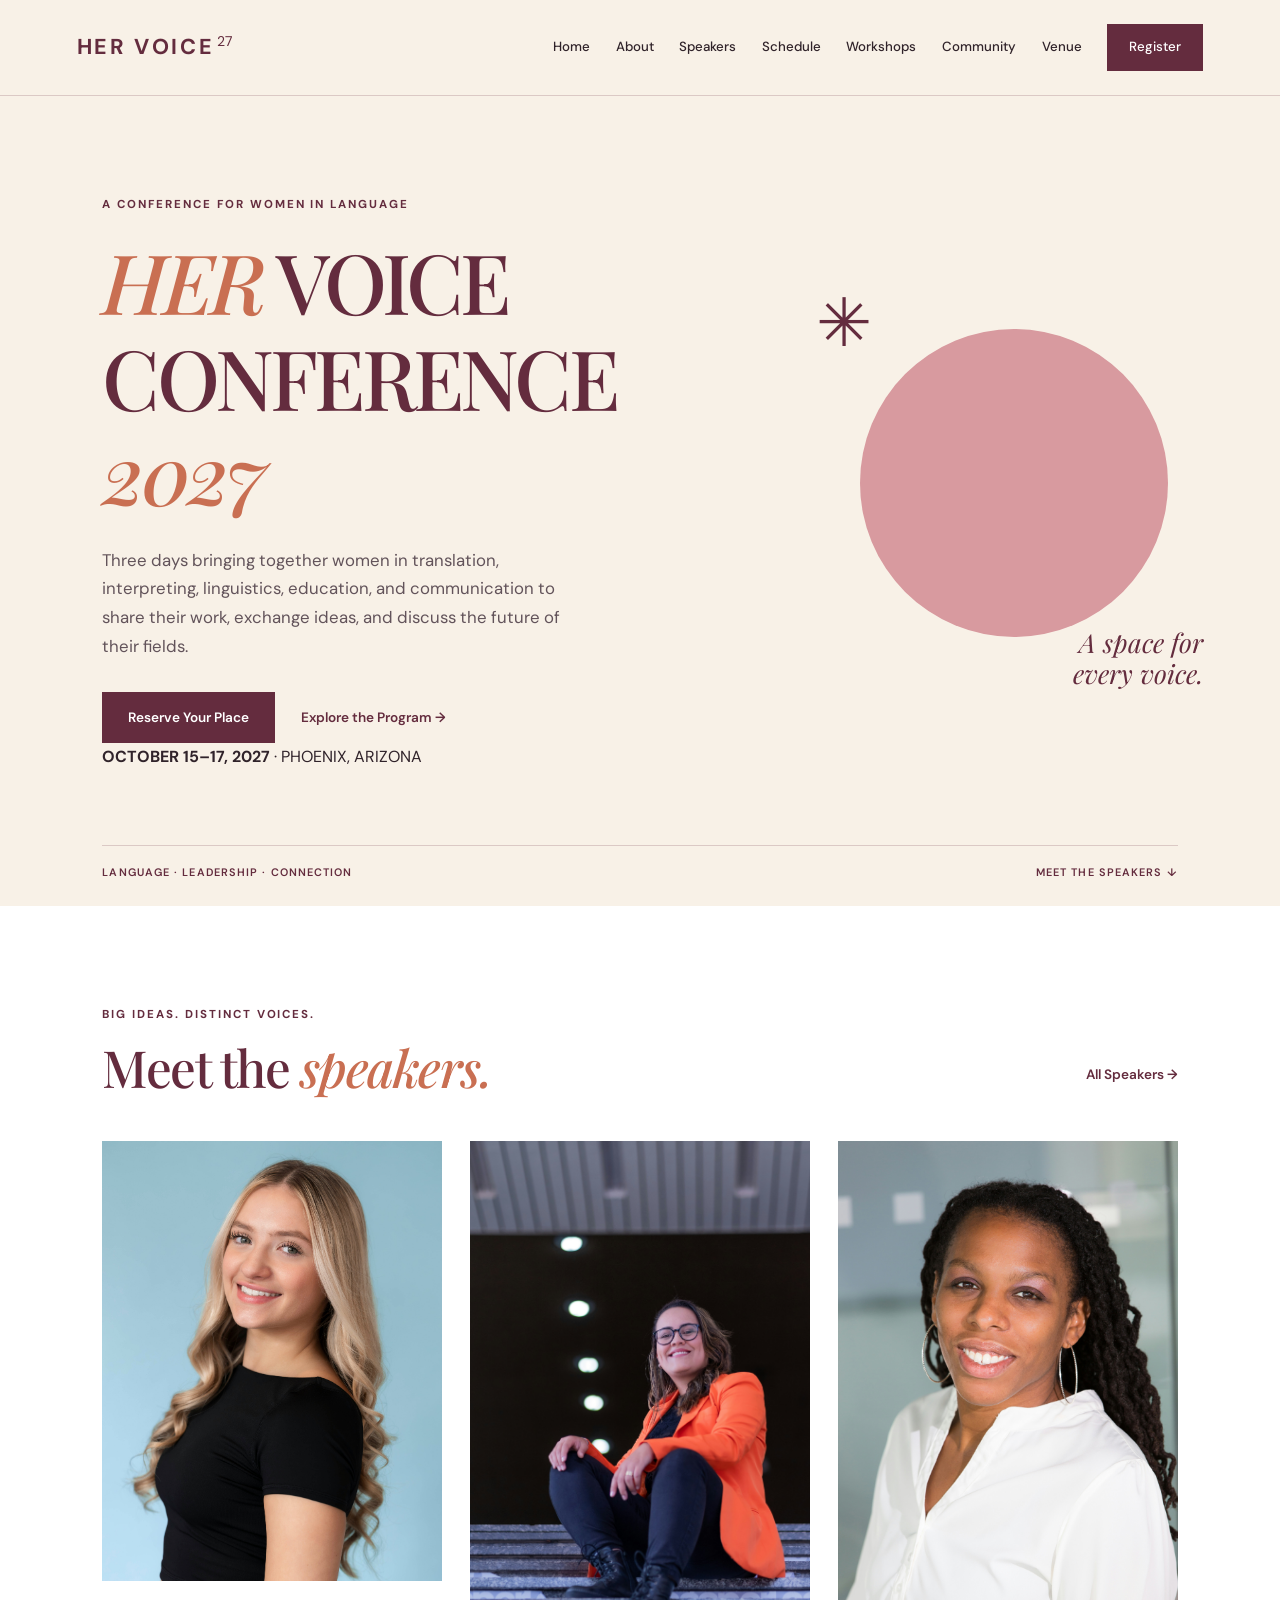
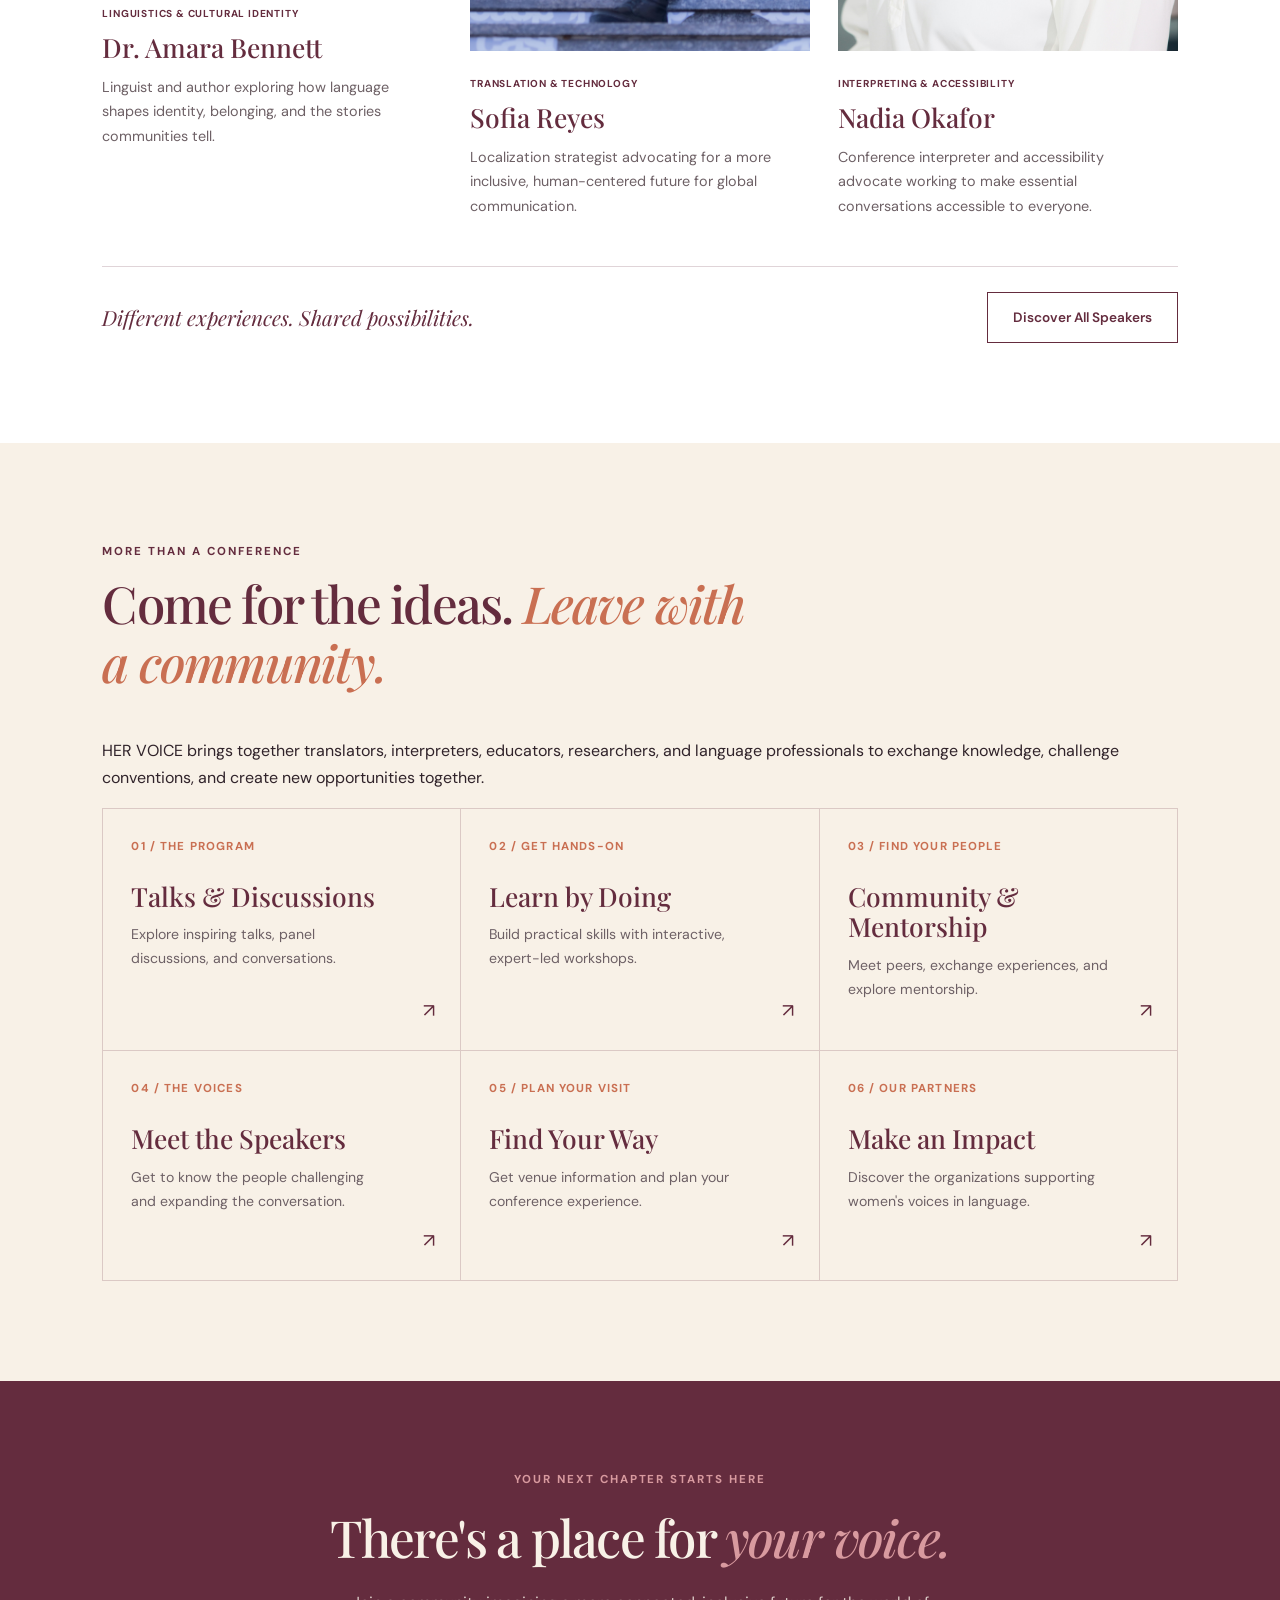
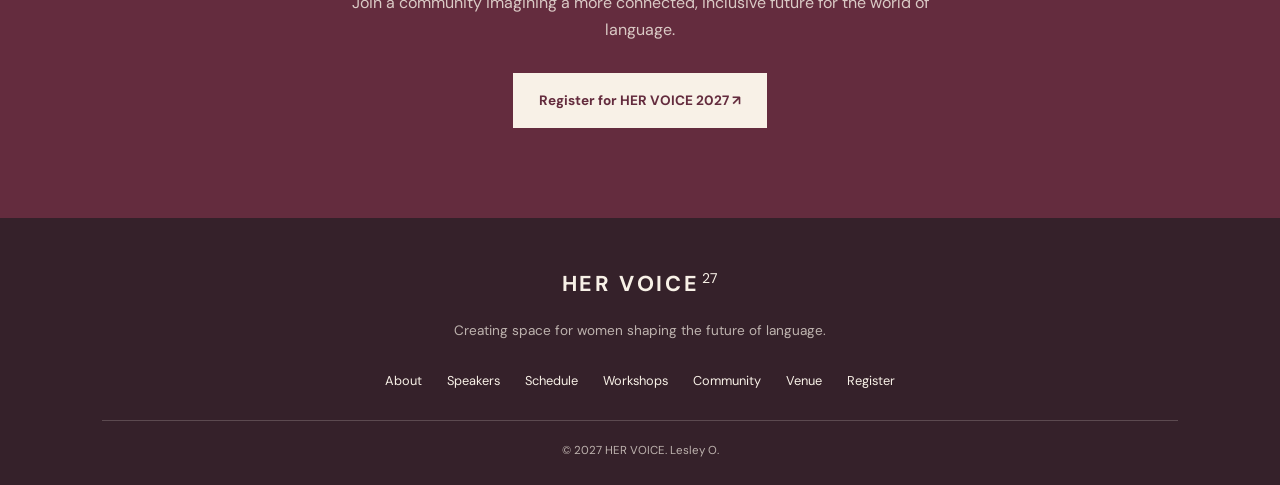
==== commit efde5ee0: "created about section, changed copy in index and about sections" ====
--- a/index.html
+++ b/index.html
@@ -57,8 +57,7 @@
         </h1>
 
         <p class="hero-description">
-          Three days of bold ideas, meaningful conversations, and new connections
-          for the women shaping how our world communicates.
+          Three days bringing together women in translation, interpreting, linguistics, education, and communication to share their work, exchange ideas, and discuss the future of their fields.
         </p>
 
         <div class="hero-actions">
@@ -194,7 +193,7 @@
 
         <a href="schedule.html" class="explore-card">
           <span class="explore-number">01 / THE PROGRAM</span>
-          <h3>Ideas in Motion</h3>
+          <h3>Talks & Discussions</h3>
           <p>Explore inspiring talks, panel discussions, and conversations.</p>
           <span class="explore-arrow">↗</span>
         </a>
@@ -208,7 +207,7 @@
 
         <a href="community.html" class="explore-card">
           <span class="explore-number">03 / FIND YOUR PEOPLE</span>
-          <h3>Grow Together</h3>
+          <h3>Community & Mentorship</h3>
           <p>Meet peers, exchange experiences, and explore mentorship.</p>
           <span class="explore-arrow">↗</span>
         </a>
--- a/styles.css
+++ b/styles.css
@@ -2955,4 +2955,47 @@
   .community-hero-photo {
     min-height: 260px;
   }
-}+}
+
+
+
+/* 1. Simplify homepage hero artwork */
+
+.hero-oval {
+  display: none;
+}
+
+.hero-circle {
+  width: 70%;
+  top: 11%;
+  right: 8%;
+}
+
+.hero-star {
+  font-size: 4.2rem;
+  top: 2%;
+  left: 12%;
+}
+
+
+/* 2. Refine featured speaker labels */
+
+.featured-speakers .speaker-field {
+  color: var(--wine);
+  font-size: 0.63rem;
+  letter-spacing: 0.08em;
+}
+
+
+.speaker-image:hover {
+  filter: saturate(1.05);
+}
+
+
+.explore-card:hover {
+  background: rgba(216, 154, 159, 0.10);
+}
+
+.explore-card:hover .explore-arrow {
+  transform: translate(2px, -2px);
+}
